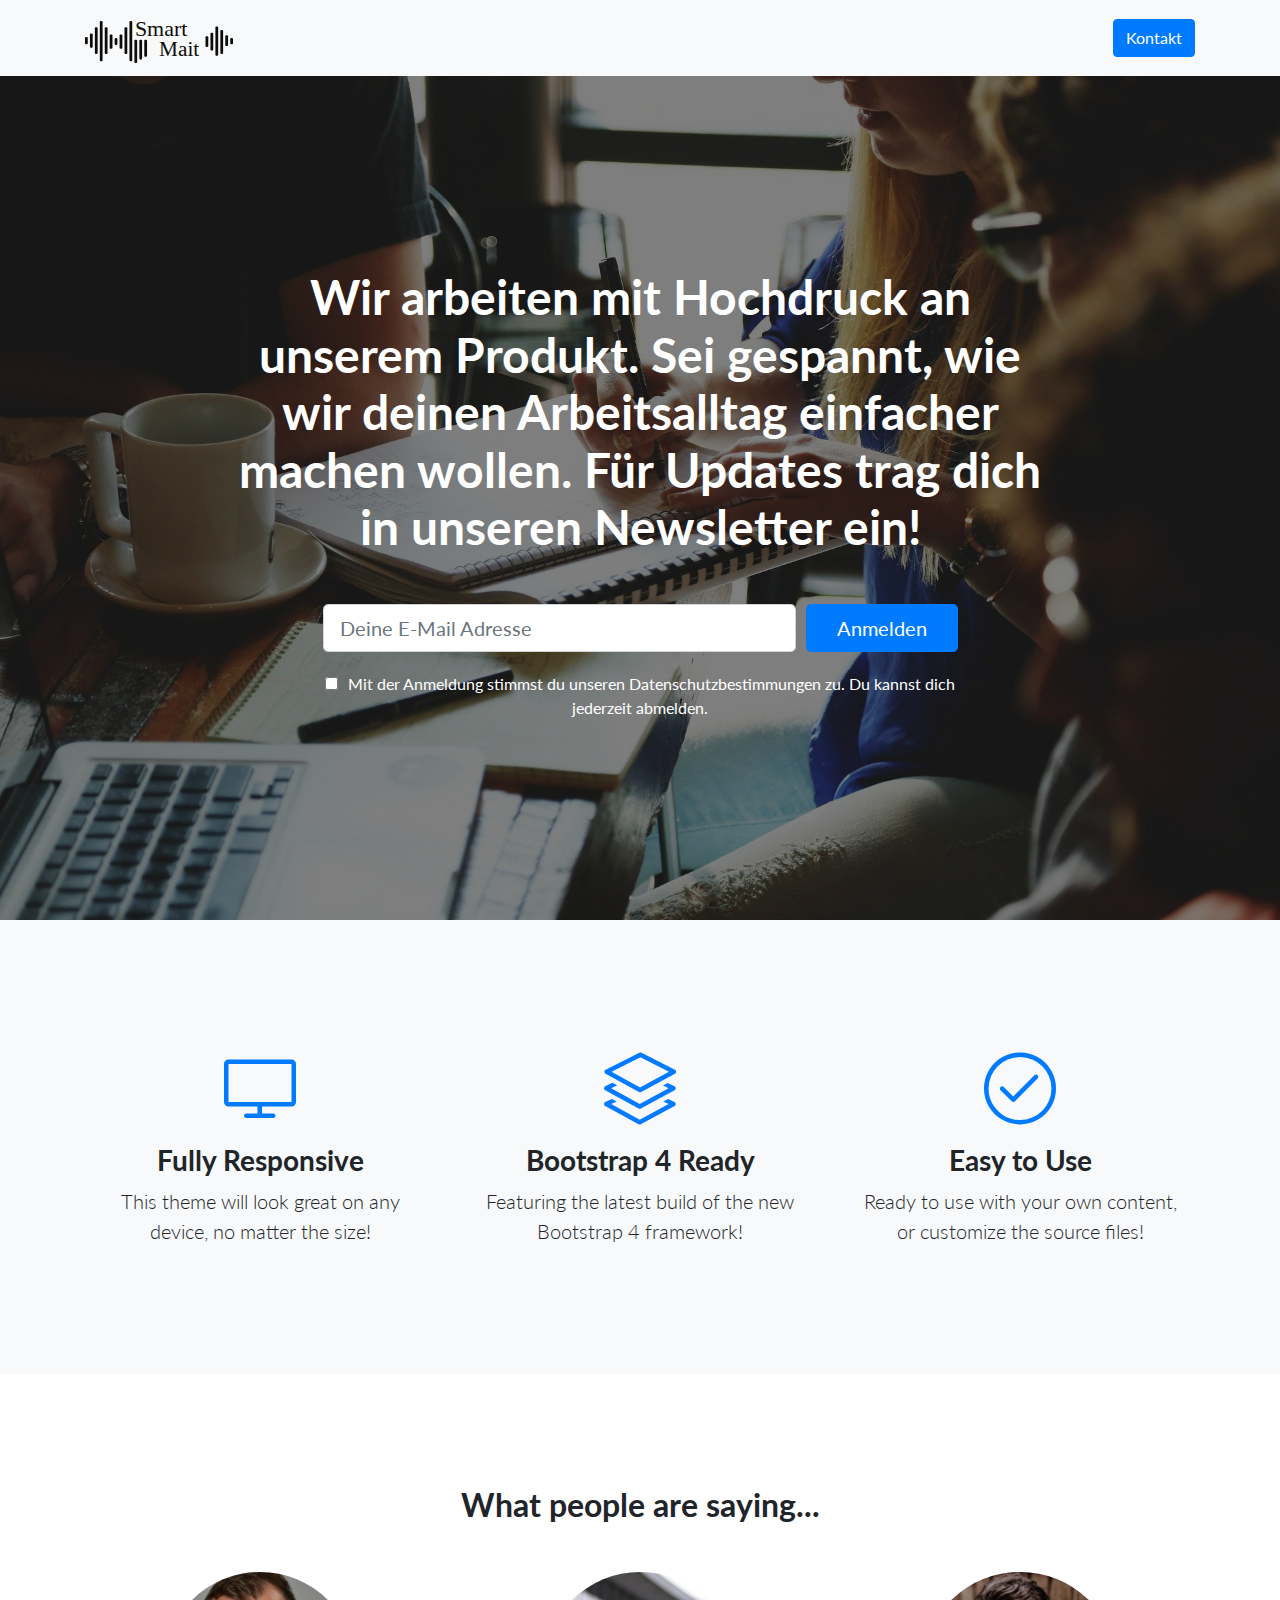
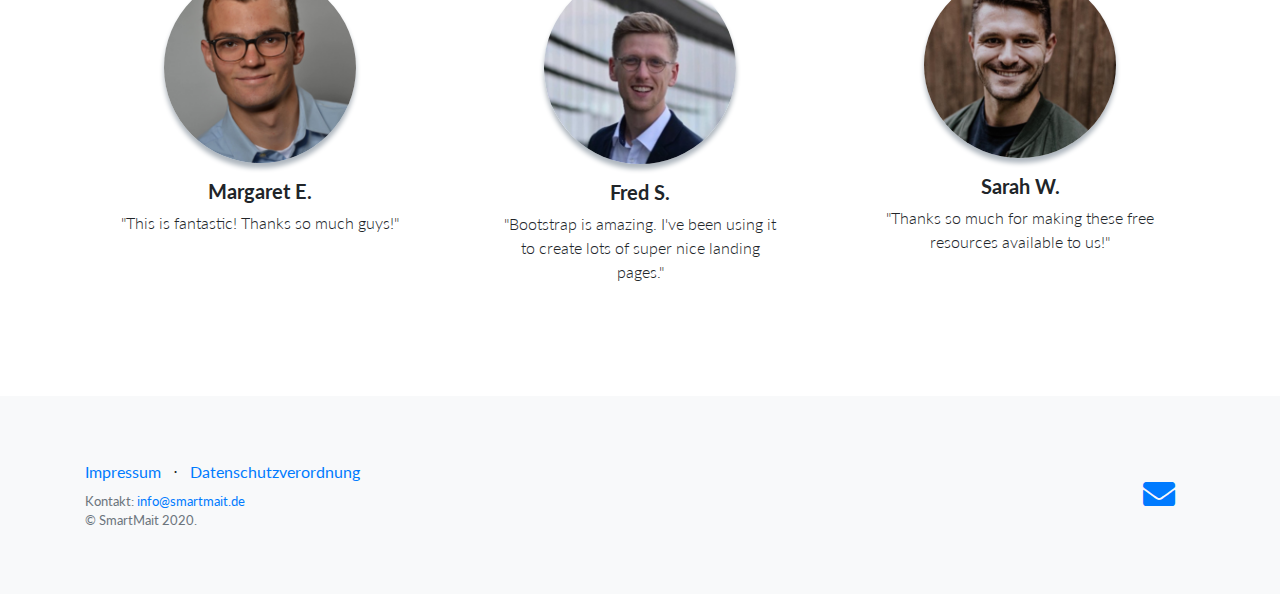
==== index.html @ f0f1edb9 "Geändert Kontakt Button" ====
<!DOCTYPE html>
<html lang="de">
  <head>
    <meta charset="utf-8" />
    <meta
      name="viewport"
      content="width=device-width, initial-scale=1, shrink-to-fit=no"
    />
    <meta name="description" content="" />
    <meta name="author" content="Smartmait" />

    <title>Smartmait</title>

    <!-- favicon-->

    <link rel="apple-touch-icon" sizes="180x180" href="img/fav/apple-touch-icon.png" />
    <link rel="icon" type="image/png" sizes="32x32" href="img/fav/favicon-32x32.png" />
    <link rel="icon" type="image/png" sizes="16x16" href="img/fav/favicon-16x16.png" />
    <link rel="mask-icon" href="img/fav/safari-pinned-tab.svg" color="#5bbad5" />
    <meta name="msapplication-TileColor" content="#da532c" />


    <!-- Bootstrap core CSS -->
    <link href="vendor/bootstrap/css/bootstrap.min.css" rel="stylesheet" />

    <!-- Custom fonts for this template -->
    <link href="vendor/fontawesome-free/css/all.min.css" rel="stylesheet" />
    <link
      href="vendor/simple-line-icons/css/simple-line-icons.css"
      rel="stylesheet"
      type="text/css"
    />
    <link
      href="https://fonts.googleapis.com/css?family=Lato:300,400,700,300italic,400italic,700italic"
      rel="stylesheet"
      type="text/css"
    />

    <!-- Custom styles for this template -->
    <link href="css/landing-page.min.css" rel="stylesheet" />
    <!-- Mailchimp css-->

    <style type="text/css">
      #mc_embed_signup {
        clear: left;
      }
      /* Add your own Mailchimp form style overrides in your site stylesheet or in this style block.
   We recommend moving this block and the preceding CSS link to the HEAD of your HTML file. */
    </style>
    <style type="text/css">
      #mc-embedded-subscribe-form input[type="checkbox"] {
        display: inline;
        width: auto;
        margin-right: 10px;
      }
      #mergeRow-gdpr {
        margin-top: 20px;
      }
      #mergeRow-gdpr fieldset label {
        font-weight: normal;
      }
      #mc-embedded-subscribe-form .mc_fieldset {
        border: none;
        min-height: 0px;
        padding-bottom: 0px;
      }
    </style>
  </head>

  <body>
    <!-- Navigation -->
    <nav class="navbar navbar-light bg-light static-top">
      <div class="container">
        <a class="navbar-brand" href="/"
          ><img src="img/logo.svg" alt="Logo SmartMait" widht="208" height="50"
        /></a>
        <a class="btn btn-primary" href="mailto:info@smartmait.de"
          >Kontakt</a
        >
      </div>
    </nav>

    <!-- Masthead -->
    <header class="masthead text-white text-center">
      <div class="overlay"></div>
      <div class="container">
        <div class="row">
          <div class="col-xl-9 mx-auto">
            <h1 class="mb-5">
              Wir arbeiten mit Hochdruck an unserem Produkt. Sei gespannt, wie wir deinen Arbeitsalltag einfacher machen wollen. Für Updates trag dich in unseren Newsletter ein!
              
            </h1>
          </div>
          <div class="col-md-10 col-lg-8 col-xl-7 mx-auto">
            <div id="mc_embed_signup">
              <form
                action="https://googlemail.us1.list-manage.com/subscribe/post?u=f90e72a5c51b2f3124bd402f5&amp;id=669c2860ce"
                method="post"
                id="mc-embedded-subscribe-form"
                name="mc-embedded-subscribe-form"
                class="validate"
                target="_blank"
                novalidate
              >
                <div id="mc_embed_signup_scroll">
                  <div class="form-row">
                    <div class="col-12 col-md-9 mb-2 mb-md-0">
                      <input
                        type="email"
                        value=""
                        name="EMAIL"
                        class="email form-control form-control-lg"
                        id="mce-EMAIL"
                        placeholder="Deine E-Mail Adresse"
                        required
                      />
                    </div>
                    <div class="col-12 col-md-3">
                      <input
                        type="submit"
                        value="Anmelden"
                        name="subscribe"
                        id="mc-embedded-subscribe"
                        class="button btn btn-block btn-lg btn-primary"
                      />
                    </div>
                  </div>

                  <div
                    id="mergeRow-gdpr"
                    class="mergeRow gdpr-mergeRow content__gdprBlock mc-field-group"
                  >
                    <div class="content__gdpr">
                      <fieldset
                        class="mc_fieldset gdprRequired mc-field-group"
                        name="interestgroup_field"
                      >
                        <label class="checkbox subfield" for="gdpr_44710"
                          ><input
                            type="checkbox"
                            id="gdpr_44710"
                            name="gdpr[44710]"
                            value="Y"
                            class="av-checkbox gdpr"
                          /><span
                            >Mit der Anmeldung stimmst du unseren
                            <a href="/datenschutz" style="color: white"
                              >Datenschutzbestimmungen</a
                            >
                            zu. Du kannst dich jederzeit abmelden.</span
                          >
                        </label>
                      </fieldset>
                    </div>
                  </div>
                  <!-- real people should not fill this in and expect good things - do not remove this or risk form bot signups-->
                  <div
                    style="position: absolute; left: -5000px"
                    aria-hidden="true"
                  >
                    <input
                      type="text"
                      name="b_f90e72a5c51b2f3124bd402f5_669c2860ce"
                      tabindex="-1"
                      value=""
                    />
                  </div>
                </div>
              </form>
            </div>
          </div>
        </div>
      </div>
    </header>

    <!-- Icons Grid -->
    <!-- 

      Für neue Icons: 
      https://simplelineicons.github.io/
      z.B.
      <i class="icon-screen-desktop m-auto text-primary"></i>
      ändern zu 
      <i class="icon-note m-auto text-primary"></i>

    -->
    <section class="features-icons bg-light text-center">
      <div class="container">
        <div class="row">
          <div class="col-lg-4">
            <div class="features-icons-item mx-auto mb-5 mb-lg-0 mb-lg-3">
              <div class="features-icons-icon d-flex">
                <i class="icon-screen-desktop m-auto text-primary"></i>
              </div>
              <h3>Fully Responsive</h3>
              <p class="lead mb-0">
                This theme will look great on any device, no matter the size!
              </p>
            </div>
          </div>
          <div class="col-lg-4">
            <div class="features-icons-item mx-auto mb-5 mb-lg-0 mb-lg-3">
              <div class="features-icons-icon d-flex">
                <i class="icon-layers m-auto text-primary"></i>
              </div>
              <h3>Bootstrap 4 Ready</h3>
              <p class="lead mb-0">
                Featuring the latest build of the new Bootstrap 4 framework!
              </p>
            </div>
          </div>
          <div class="col-lg-4">
            <div class="features-icons-item mx-auto mb-0 mb-lg-3">
              <div class="features-icons-icon d-flex">
                <i class="icon-check m-auto text-primary"></i>
              </div>
              <h3>Easy to Use</h3>
              <p class="lead mb-0">
                Ready to use with your own content, or customize the source
                files!
              </p>
            </div>
          </div>
        </div>
      </div>
    </section>

    <!-- Image Showcases -->
    <!--section class="showcase">
    <div class="container-fluid p-0">
      <div class="row no-gutters">

        <div class="col-lg-6 order-lg-2 text-white showcase-img" style="background-image: url('img/bg-showcase-1.jpg');"></div>
        <div class="col-lg-6 order-lg-1 my-auto showcase-text">
          <h2>Fully Responsive Design</h2>
          <p class="lead mb-0">When you use a theme created by Start Bootstrap, you know that the theme will look great on any device, whether it's a phone, tablet, or desktop the page will behave responsively!</p>
        </div>
      </div>
      <div class="row no-gutters">
        <div class="col-lg-6 text-white showcase-img" style="background-image: url('img/bg-showcase-2.jpg');"></div>
        <div class="col-lg-6 my-auto showcase-text">
          <h2>Updated For Bootstrap 4</h2>
          <p class="lead mb-0">Newly improved, and full of great utility classes, Bootstrap 4 is leading the way in mobile responsive web development! All of the themes on Start Bootstrap are now using Bootstrap 4!</p>
        </div>
      </div>
      <div class="row no-gutters">
        <div class="col-lg-6 order-lg-2 text-white showcase-img" style="background-image: url('img/bg-showcase-3.jpg');"></div>
        <div class="col-lg-6 order-lg-1 my-auto showcase-text">
          <h2>Easy to Use &amp; Customize</h2>
          <p class="lead mb-0">Landing Page is just HTML and CSS with a splash of SCSS for users who demand some deeper customization options. Out of the box, just add your content and images, and your new landing page will be ready to go!</p>
        </div>
      </div>
    </div>
  </section-->

    <!-- Testimonials -->
    <section class="testimonials text-center">
      <div class="container">
        <h2 class="mb-5">What people are saying...</h2>
        <div class="row">
          <div class="col-lg-4">
            <div class="testimonial-item mx-auto mb-5 mb-lg-0">
              <img
                class="img-fluid rounded-circle mb-3"
                src="img/Bild1.png"
                alt=""
              />
              <h5>Margaret E.</h5>
              <p class="font-weight-light mb-0">
                "This is fantastic! Thanks so much guys!"
              </p>
            </div>
          </div>
          <div class="col-lg-4">
            <div class="testimonial-item mx-auto mb-5 mb-lg-0">
              <img
                class="img-fluid rounded-circle mb-3"
                src="img/Bild2.png"
                alt=""
              />
              <h5>Fred S.</h5>
              <p class="font-weight-light mb-0">
                "Bootstrap is amazing. I've been using it to create lots of
                super nice landing pages."
              </p>
            </div>
          </div>
          <div class="col-lg-4">
            <div class="testimonial-item mx-auto mb-5 mb-lg-0">
              <img
                class="img-fluid rounded-circle mb-3"
                src="img/Bild3.png"
                alt=""
              />
              <h5>Sarah W.</h5>
              <p class="font-weight-light mb-0">
                "Thanks so much for making these free resources available to
                us!"
              </p>
            </div>
          </div>
        </div>
      </div>
    </section>

    <!-- Call to Action -->

    <!--section class="call-to-action text-white text-center">
      <div class="overlay"></div>
      <div class="container">
        <div class="row">
          <div class="col-xl-9 mx-auto">
            <h2 class="mb-4">Ready to get started? Sign up now!</h2>
          </div>
          <div class="col-md-10 col-lg-8 col-xl-7 mx-auto">
            <form>
              <div class="form-row">
                <div class="col-12 col-md-9 mb-2 mb-md-0">
                  <input
                    type="email"
                    class="form-control form-control-lg"
                    placeholder="Enter your email..."
                  />
                </div>
                <div class="col-12 col-md-3">
                  <button
                    type="submit"
                    class="btn btn-block btn-lg btn-primary"
                  >
                    Sign up!
                  </button>
                </div>
              </div>
            </form>
          </div>
        </div>
      </div>
    </section-->

    <!-- Footer -->
    <footer class="footer bg-light">
      <div class="container">
        <div class="row">
          <div class="col-lg-6 h-100 text-center text-lg-left my-auto">
            <ul class="list-inline mb-2">
              <li class="list-inline-item">
                <a href="impressum">Impressum</a>
              </li>
              <li class="list-inline-item">&sdot;</li>
              <li class="list-inline-item">
                <a href="datenschutz">Datenschutzverordnung</a>
              </li>
            </ul>
            <p class="text-muted small mb-4 mb-lg-0">
              Kontakt: <a href="mailto:info@smartmait.de">info@smartmait.de</a
              ><br />
              &copy; SmartMait 2020.
            </p>
          </div>
          <div class="col-lg-6 h-100 text-center text-lg-right my-auto">
            <ul class="list-inline mb-0">
              <li class="list-inline-item mr-3">
                <a href="mailto:info@smartmait.de">
                  <i class="fas fa-envelope fa-2x fa-fw"></i>
                </a>
              </li>
            </ul>
          </div>
        </div>
      </div>
    </footer>

    <!-- Bootstrap core JavaScript -->
    <script src="vendor/jquery/jquery.min.js"></script>
    <script src="vendor/bootstrap/js/bootstrap.bundle.min.js"></script>
  </body>
</html>
---- vendor/simple-line-icons/css/simple-line-icons.css ----
/*
* Font Face
*/
@font-face {
  font-family: 'simple-line-icons';
  src: url('../fonts/Simple-Line-Icons.eot?v=2.4.0');
  src: url('../fonts/Simple-Line-Icons.eot?v=2.4.0#iefix') format('embedded-opentype'), url('../fonts/Simple-Line-Icons.woff2?v=2.4.0') format('woff2'), url('../fonts/Simple-Line-Icons.ttf?v=2.4.0') format('truetype'), url('../fonts/Simple-Line-Icons.woff?v=2.4.0') format('woff'), url('../fonts/Simple-Line-Icons.svg?v=2.4.0#simple-line-icons') format('svg');
  font-weight: normal;
  font-style: normal;
}
/*
 Use the following code if you want to have a class per icon.
 Instead of a list of all class selectors, you can use the generic [class*="icon-"] selector,
 but it's slower.
*/
.icon-user,
.icon-people,
.icon-user-female,
.icon-user-follow,
.icon-user-following,
.icon-user-unfollow,
.icon-login,
.icon-logout,
.icon-emotsmile,
.icon-phone,
.icon-call-end,
.icon-call-in,
.icon-call-out,
.icon-map,
.icon-location-pin,
.icon-direction,
.icon-directions,
.icon-compass,
.icon-layers,
.icon-menu,
.icon-list,
.icon-options-vertical,
.icon-options,
.icon-arrow-down,
.icon-arrow-left,
.icon-arrow-right,
.icon-arrow-up,
.icon-arrow-up-circle,
.icon-arrow-left-circle,
.icon-arrow-right-circle,
.icon-arrow-down-circle,
.icon-check,
.icon-clock,
.icon-plus,
.icon-minus,
.icon-close,
.icon-event,
.icon-exclamation,
.icon-organization,
.icon-trophy,
.icon-screen-smartphone,
.icon-screen-desktop,
.icon-plane,
.icon-notebook,
.icon-mustache,
.icon-mouse,
.icon-magnet,
.icon-energy,
.icon-disc,
.icon-cursor,
.icon-cursor-move,
.icon-crop,
.icon-chemistry,
.icon-speedometer,
.icon-shield,
.icon-screen-tablet,
.icon-magic-wand,
.icon-hourglass,
.icon-graduation,
.icon-ghost,
.icon-game-controller,
.icon-fire,
.icon-eyeglass,
.icon-envelope-open,
.icon-envelope-letter,
.icon-bell,
.icon-badge,
.icon-anchor,
.icon-wallet,
.icon-vector,
.icon-speech,
.icon-puzzle,
.icon-printer,
.icon-present,
.icon-playlist,
.icon-pin,
.icon-picture,
.icon-handbag,
.icon-globe-alt,
.icon-globe,
.icon-folder-alt,
.icon-folder,
.icon-film,
.icon-feed,
.icon-drop,
.icon-drawer,
.icon-docs,
.icon-doc,
.icon-diamond,
.icon-cup,
.icon-calculator,
.icon-bubbles,
.icon-briefcase,
.icon-book-open,
.icon-basket-loaded,
.icon-basket,
.icon-bag,
.icon-action-undo,
.icon-action-redo,
.icon-wrench,
.icon-umbrella,
.icon-trash,
.icon-tag,
.icon-support,
.icon-frame,
.icon-size-fullscreen,
.icon-size-actual,
.icon-shuffle,
.icon-share-alt,
.icon-share,
.icon-rocket,
.icon-question,
.icon-pie-chart,
.icon-pencil,
.icon-note,
.icon-loop,
.icon-home,
.icon-grid,
.icon-graph,
.icon-microphone,
.icon-music-tone-alt,
.icon-music-tone,
.icon-earphones-alt,
.icon-earphones,
.icon-equalizer,
.icon-like,
.icon-dislike,
.icon-control-start,
.icon-control-rewind,
.icon-control-play,
.icon-control-pause,
.icon-control-forward,
.icon-control-end,
.icon-volume-1,
.icon-volume-2,
.icon-volume-off,
.icon-calendar,
.icon-bulb,
.icon-chart,
.icon-ban,
.icon-bubble,
.icon-camrecorder,
.icon-camera,
.icon-cloud-download,
.icon-cloud-upload,
.icon-envelope,
.icon-eye,
.icon-flag,
.icon-heart,
.icon-info,
.icon-key,
.icon-link,
.icon-lock,
.icon-lock-open,
.icon-magnifier,
.icon-magnifier-add,
.icon-magnifier-remove,
.icon-paper-clip,
.icon-paper-plane,
.icon-power,
.icon-refresh,
.icon-reload,
.icon-settings,
.icon-star,
.icon-symbol-female,
.icon-symbol-male,
.icon-target,
.icon-credit-card,
.icon-paypal,
.icon-social-tumblr,
.icon-social-twitter,
.icon-social-facebook,
.icon-social-instagram,
.icon-social-linkedin,
.icon-social-pinterest,
.icon-social-github,
.icon-social-google,
.icon-social-reddit,
.icon-social-skype,
.icon-social-dribbble,
.icon-social-behance,
.icon-social-foursqare,
.icon-social-soundcloud,
.icon-social-spotify,
.icon-social-stumbleupon,
.icon-social-youtube,
.icon-social-dropbox,
.icon-social-vkontakte,
.icon-social-steam {
  font-family: 'simple-line-icons';
  speak: none;
  font-style: normal;
  font-weight: normal;
  font-variant: normal;
  text-transform: none;
  line-height: 1;
  /* Better Font Rendering =========== */
  -webkit-font-smoothing: antialiased;
  -moz-osx-font-smoothing: grayscale;
}
.icon-user:before {
  content: "\e005";
}
.icon-people:before {
  content: "\e001";
}
.icon-user-female:before {
  content: "\e000";
}
.icon-user-follow:before {
  content: "\e002";
}
.icon-user-following:before {
  content: "\e003";
}
.icon-user-unfollow:before {
  content: "\e004";
}
.icon-login:before {
  content: "\e066";
}
.icon-logout:before {
  content: "\e065";
}
.icon-emotsmile:before {
  content: "\e021";
}
.icon-phone:before {
  content: "\e600";
}
.icon-call-end:before {
  content: "\e048";
}
.icon-call-in:before {
  content: "\e047";
}
.icon-call-out:before {
  content: "\e046";
}
.icon-map:before {
  content: "\e033";
}
.icon-location-pin:before {
  content: "\e096";
}
.icon-direction:before {
  content: "\e042";
}
.icon-directions:before {
  content: "\e041";
}
.icon-compass:before {
  content: "\e045";
}
.icon-layers:before {
  content: "\e034";
}
.icon-menu:before {
  content: "\e601";
}
.icon-list:before {
  content: "\e067";
}
.icon-options-vertical:before {
  content: "\e602";
}
.icon-options:before {
  content: "\e603";
}
.icon-arrow-down:before {
  content: "\e604";
}
.icon-arrow-left:before {
  content: "\e605";
}
.icon-arrow-right:before {
  content: "\e606";
}
.icon-arrow-up:before {
  content: "\e607";
}
.icon-arrow-up-circle:before {
  content: "\e078";
}
.icon-arrow-left-circle:before {
  content: "\e07a";
}
.icon-arrow-right-circle:before {
  content: "\e079";
}
.icon-arrow-down-circle:before {
  content: "\e07b";
}
.icon-check:before {
  content: "\e080";
}
.icon-clock:before {
  content: "\e081";
}
.icon-plus:before {
  content: "\e095";
}
.icon-minus:before {
  content: "\e615";
}
.icon-close:before {
  content: "\e082";
}
.icon-event:before {
  content: "\e619";
}
.icon-exclamation:before {
  content: "\e617";
}
.icon-organization:before {
  content: "\e616";
}
.icon-trophy:before {
  content: "\e006";
}
.icon-screen-smartphone:before {
  content: "\e010";
}
.icon-screen-desktop:before {
  content: "\e011";
}
.icon-plane:before {
  content: "\e012";
}
.icon-notebook:before {
  content: "\e013";
}
.icon-mustache:before {
  content: "\e014";
}
.icon-mouse:before {
  content: "\e015";
}
.icon-magnet:before {
  content: "\e016";
}
.icon-energy:before {
  content: "\e020";
}
.icon-disc:before {
  content: "\e022";
}
.icon-cursor:before {
  content: "\e06e";
}
.icon-cursor-move:before {
  content: "\e023";
}
.icon-crop:before {
  content: "\e024";
}
.icon-chemistry:before {
  content: "\e026";
}
.icon-speedometer:before {
  content: "\e007";
}
.icon-shield:before {
  content: "\e00e";
}
.icon-screen-tablet:before {
  content: "\e00f";
}
.icon-magic-wand:before {
  content: "\e017";
}
.icon-hourglass:before {
  content: "\e018";
}
.icon-graduation:before {
  content: "\e019";
}
.icon-ghost:before {
  content: "\e01a";
}
.icon-game-controller:before {
  content: "\e01b";
}
.icon-fire:before {
  content: "\e01c";
}
.icon-eyeglass:before {
  content: "\e01d";
}
.icon-envelope-open:before {
  content: "\e01e";
}
.icon-envelope-letter:before {
  content: "\e01f";
}
.icon-bell:before {
  content: "\e027";
}
.icon-badge:before {
  content: "\e028";
}
.icon-anchor:before {
  content: "\e029";
}
.icon-wallet:before {
  content: "\e02a";
}
.icon-vector:before {
  content: "\e02b";
}
.icon-speech:before {
  content: "\e02c";
}
.icon-puzzle:before {
  content: "\e02d";
}
.icon-printer:before {
  content: "\e02e";
}
.icon-present:before {
  content: "\e02f";
}
.icon-playlist:before {
  content: "\e030";
}
.icon-pin:before {
  content: "\e031";
}
.icon-picture:before {
  content: "\e032";
}
.icon-handbag:before {
  content: "\e035";
}
.icon-globe-alt:before {
  content: "\e036";
}
.icon-globe:before {
  content: "\e037";
}
.icon-folder-alt:before {
  content: "\e039";
}
.icon-folder:before {
  content: "\e089";
}
.icon-film:before {
  content: "\e03a";
}
.icon-feed:before {
  content: "\e03b";
}
.icon-drop:before {
  content: "\e03e";
}
.icon-drawer:before {
  content: "\e03f";
}
.icon-docs:before {
  content: "\e040";
}
.icon-doc:before {
  content: "\e085";
}
.icon-diamond:before {
  content: "\e043";
}
.icon-cup:before {
  content: "\e044";
}
.icon-calculator:before {
  content: "\e049";
}
.icon-bubbles:before {
  content: "\e04a";
}
.icon-briefcase:before {
  content: "\e04b";
}
.icon-book-open:before {
  content: "\e04c";
}
.icon-basket-loaded:before {
  content: "\e04d";
}
.icon-basket:before {
  content: "\e04e";
}
.icon-bag:before {
  content: "\e04f";
}
.icon-action-undo:before {
  content: "\e050";
}
.icon-action-redo:before {
  content: "\e051";
}
.icon-wrench:before {
  content: "\e052";
}
.icon-umbrella:before {
  content: "\e053";
}
.icon-trash:before {
  content: "\e054";
}
.icon-tag:before {
  content: "\e055";
}
.icon-support:before {
  content: "\e056";
}
.icon-frame:before {
  content: "\e038";
}
.icon-size-fullscreen:before {
  content: "\e057";
}
.icon-size-actual:before {
  content: "\e058";
}
.icon-shuffle:before {
  content: "\e059";
}
.icon-share-alt:before {
  content: "\e05a";
}
.icon-share:before {
  content: "\e05b";
}
.icon-rocket:before {
  content: "\e05c";
}
.icon-question:before {
  content: "\e05d";
}
.icon-pie-chart:before {
  content: "\e05e";
}
.icon-pencil:before {
  content: "\e05f";
}
.icon-note:before {
  content: "\e060";
}
.icon-loop:before {
  content: "\e064";
}
.icon-home:before {
  content: "\e069";
}
.icon-grid:before {
  content: "\e06a";
}
.icon-graph:before {
  content: "\e06b";
}
.icon-microphone:before {
  content: "\e063";
}
.icon-music-tone-alt:before {
  content: "\e061";
}
.icon-music-tone:before {
  content: "\e062";
}
.icon-earphones-alt:before {
  content: "\e03c";
}
.icon-earphones:before {
  content: "\e03d";
}
.icon-equalizer:before {
  content: "\e06c";
}
.icon-like:before {
  content: "\e068";
}
.icon-dislike:before {
  content: "\e06d";
}
.icon-control-start:before {
  content: "\e06f";
}
.icon-control-rewind:before {
  content: "\e070";
}
.icon-control-play:before {
  content: "\e071";
}
.icon-control-pause:before {
  content: "\e072";
}
.icon-control-forward:before {
  content: "\e073";
}
.icon-control-end:before {
  content: "\e074";
}
.icon-volume-1:before {
  content: "\e09f";
}
.icon-volume-2:before {
  content: "\e0a0";
}
.icon-volume-off:before {
  content: "\e0a1";
}
.icon-calendar:before {
  content: "\e075";
}
.icon-bulb:before {
  content: "\e076";
}
.icon-chart:before {
  content: "\e077";
}
.icon-ban:before {
  content: "\e07c";
}
.icon-bubble:before {
  content: "\e07d";
}
.icon-camrecorder:before {
  content: "\e07e";
}
.icon-camera:before {
  content: "\e07f";
}
.icon-cloud-download:before {
  content: "\e083";
}
.icon-cloud-upload:before {
  content: "\e084";
}
.icon-envelope:before {
  content: "\e086";
}
.icon-eye:before {
  content: "\e087";
}
.icon-flag:before {
  content: "\e088";
}
.icon-heart:before {
  content: "\e08a";
}
.icon-info:before {
  content: "\e08b";
}
.icon-key:before {
  content: "\e08c";
}
.icon-link:before {
  content: "\e08d";
}
.icon-lock:before {
  content: "\e08e";
}
.icon-lock-open:before {
  content: "\e08f";
}
.icon-magnifier:before {
  content: "\e090";
}
.icon-magnifier-add:before {
  content: "\e091";
}
.icon-magnifier-remove:before {
  content: "\e092";
}
.icon-paper-clip:before {
  content: "\e093";
}
.icon-paper-plane:before {
  content: "\e094";
}
.icon-power:before {
  content: "\e097";
}
.icon-refresh:before {
  content: "\e098";
}
.icon-reload:before {
  content: "\e099";
}
.icon-settings:before {
  content: "\e09a";
}
.icon-star:before {
  content: "\e09b";
}
.icon-symbol-female:before {
  content: "\e09c";
}
.icon-symbol-male:before {
  content: "\e09d";
}
.icon-target:before {
  content: "\e09e";
}
.icon-credit-card:before {
  content: "\e025";
}
.icon-paypal:before {
  content: "\e608";
}
.icon-social-tumblr:before {
  content: "\e00a";
}
.icon-social-twitter:before {
  content: "\e009";
}
.icon-social-facebook:before {
  content: "\e00b";
}
.icon-social-instagram:before {
  content: "\e609";
}
.icon-social-linkedin:before {
  content: "\e60a";
}
.icon-social-pinterest:before {
  content: "\e60b";
}
.icon-social-github:before {
  content: "\e60c";
}
.icon-social-google:before {
  content: "\e60d";
}
.icon-social-reddit:before {
  content: "\e60e";
}
.icon-social-skype:before {
  content: "\e60f";
}
.icon-social-dribbble:before {
  content: "\e00d";
}
.icon-social-behance:before {
  content: "\e610";
}
.icon-social-foursqare:before {
  content: "\e611";
}
.icon-social-soundcloud:before {
  content: "\e612";
}
.icon-social-spotify:before {
  content: "\e613";
}
.icon-social-stumbleupon:before {
  content: "\e614";
}
.icon-social-youtube:before {
  content: "\e008";
}
.icon-social-dropbox:before {
  content: "\e00c";
}
.icon-social-vkontakte:before {
  content: "\e618";
}
.icon-social-steam:before {
  content: "\e620";
}
---- css/landing-page.min.css ----
/*!
 * Start Bootstrap - Landing Page v5.0.9 (https://startbootstrap.com/theme/landing-page)
 * Copyright 2013-2020 Start Bootstrap
 * Licensed under MIT (https://github.com/StartBootstrap/startbootstrap-landing-page/blob/master/LICENSE)
 */
body {
  font-family: Lato, "Helvetica Neue", Helvetica, Arial, sans-serif;
}
h1,
h2,
h3,
h4,
h5,
h6 {
  font-family: Lato, "Helvetica Neue", Helvetica, Arial, sans-serif;
  font-weight: 700;
}
header.masthead {
  position: relative;
  background-color: #343a40;
  background: url(../img/bg.jpg) no-repeat center center;
  background-size: cover;
  padding-top: 8rem;
  padding-bottom: 8rem;
}
header.masthead .overlay {
    position: absolute;
    background-color: #000000;
    height: 100%;
    width: 100%;
    top: 0;
    left: 0;
    opacity: 0.5;
}
header.masthead h1 {
  font-size: 2rem;
}
@media (min-width: 768px) {
  header.masthead {
    padding-top: 12rem;
    padding-bottom: 12rem;
  }
  header.masthead h1 {
    font-size: 3rem;
  }
}
.showcase .showcase-text {
  padding: 3rem;
}
.showcase .showcase-img {
  min-height: 30rem;
  background-size: cover;
}
@media (min-width: 768px) {
  .showcase .showcase-text {
    padding: 7rem;
  }
}
.features-icons {
  padding-top: 7rem;
  padding-bottom: 7rem;
}
.features-icons .features-icons-item {
  max-width: 20rem;
}
.features-icons .features-icons-item .features-icons-icon {
  height: 7rem;
}
.features-icons .features-icons-item .features-icons-icon i {
  font-size: 4.5rem;
}
.features-icons .features-icons-item:hover .features-icons-icon i {
  font-size: 5rem;
}
.testimonials {
  padding-top: 7rem;
  padding-bottom: 7rem;
}
.testimonials .testimonial-item {
  max-width: 18rem;
}
.testimonials .testimonial-item img {
  max-width: 12rem;
  box-shadow: 0 5px 5px 0 #adb5bd;
}
.call-to-action {
  position: relative;
  background-color: #343a40;
  background: url(../img/bg.jpg) no-repeat center center;
  background-size: cover;
  padding-top: 7rem;
  padding-bottom: 7rem;
}
.call-to-action .overlay {
  position: absolute;
  background-color: #212529;
  height: 100%;
  width: 100%;
  top: 0;
  left: 0;
  opacity: 0.3;
}
footer.footer {
  padding-top: 4rem;
  padding-bottom: 4rem;
}
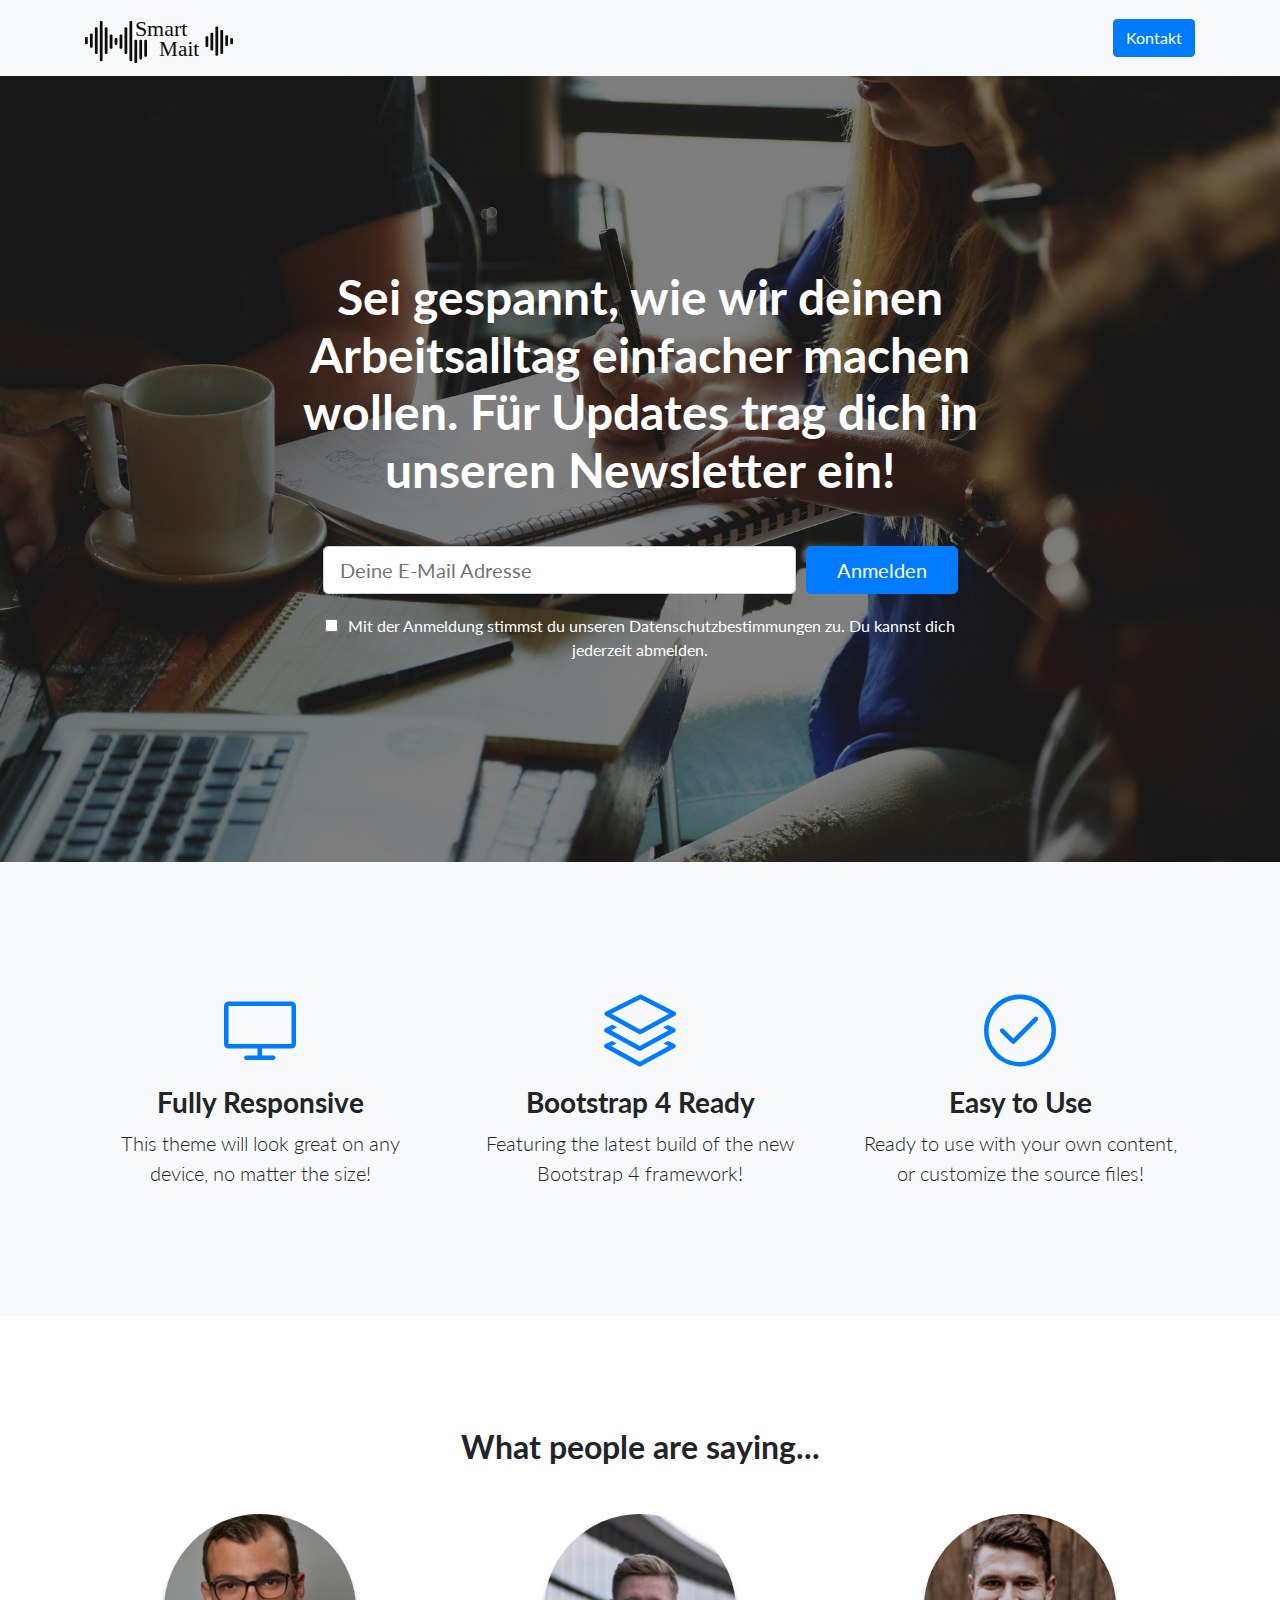
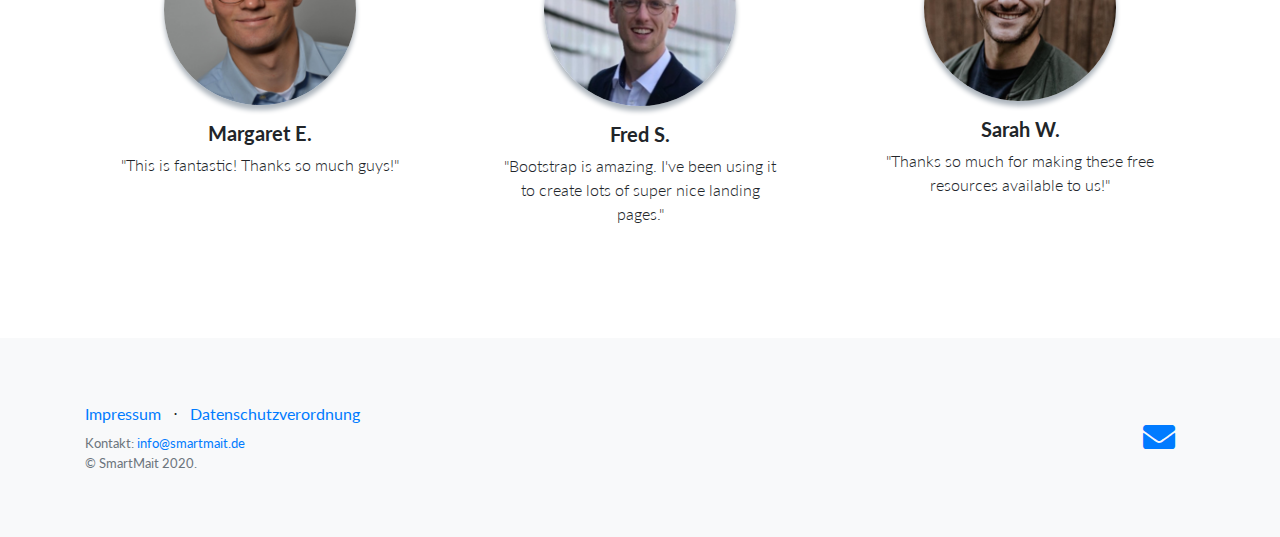
==== commit 74a6048c: "Ändern Call to Action" ====
--- a/index.html
+++ b/index.html
@@ -87,7 +87,7 @@
         <div class="row">
           <div class="col-xl-9 mx-auto">
             <h1 class="mb-5">
-              Wir arbeiten mit Hochdruck an unserem Produkt. Sei gespannt, wie wir deinen Arbeitsalltag einfacher machen wollen. Für Updates trag dich in unseren Newsletter ein!
+              Sei gespannt, wie wir deinen Arbeitsalltag einfacher machen wollen. Für Updates trag dich in unseren Newsletter ein!
               
             </h1>
           </div>
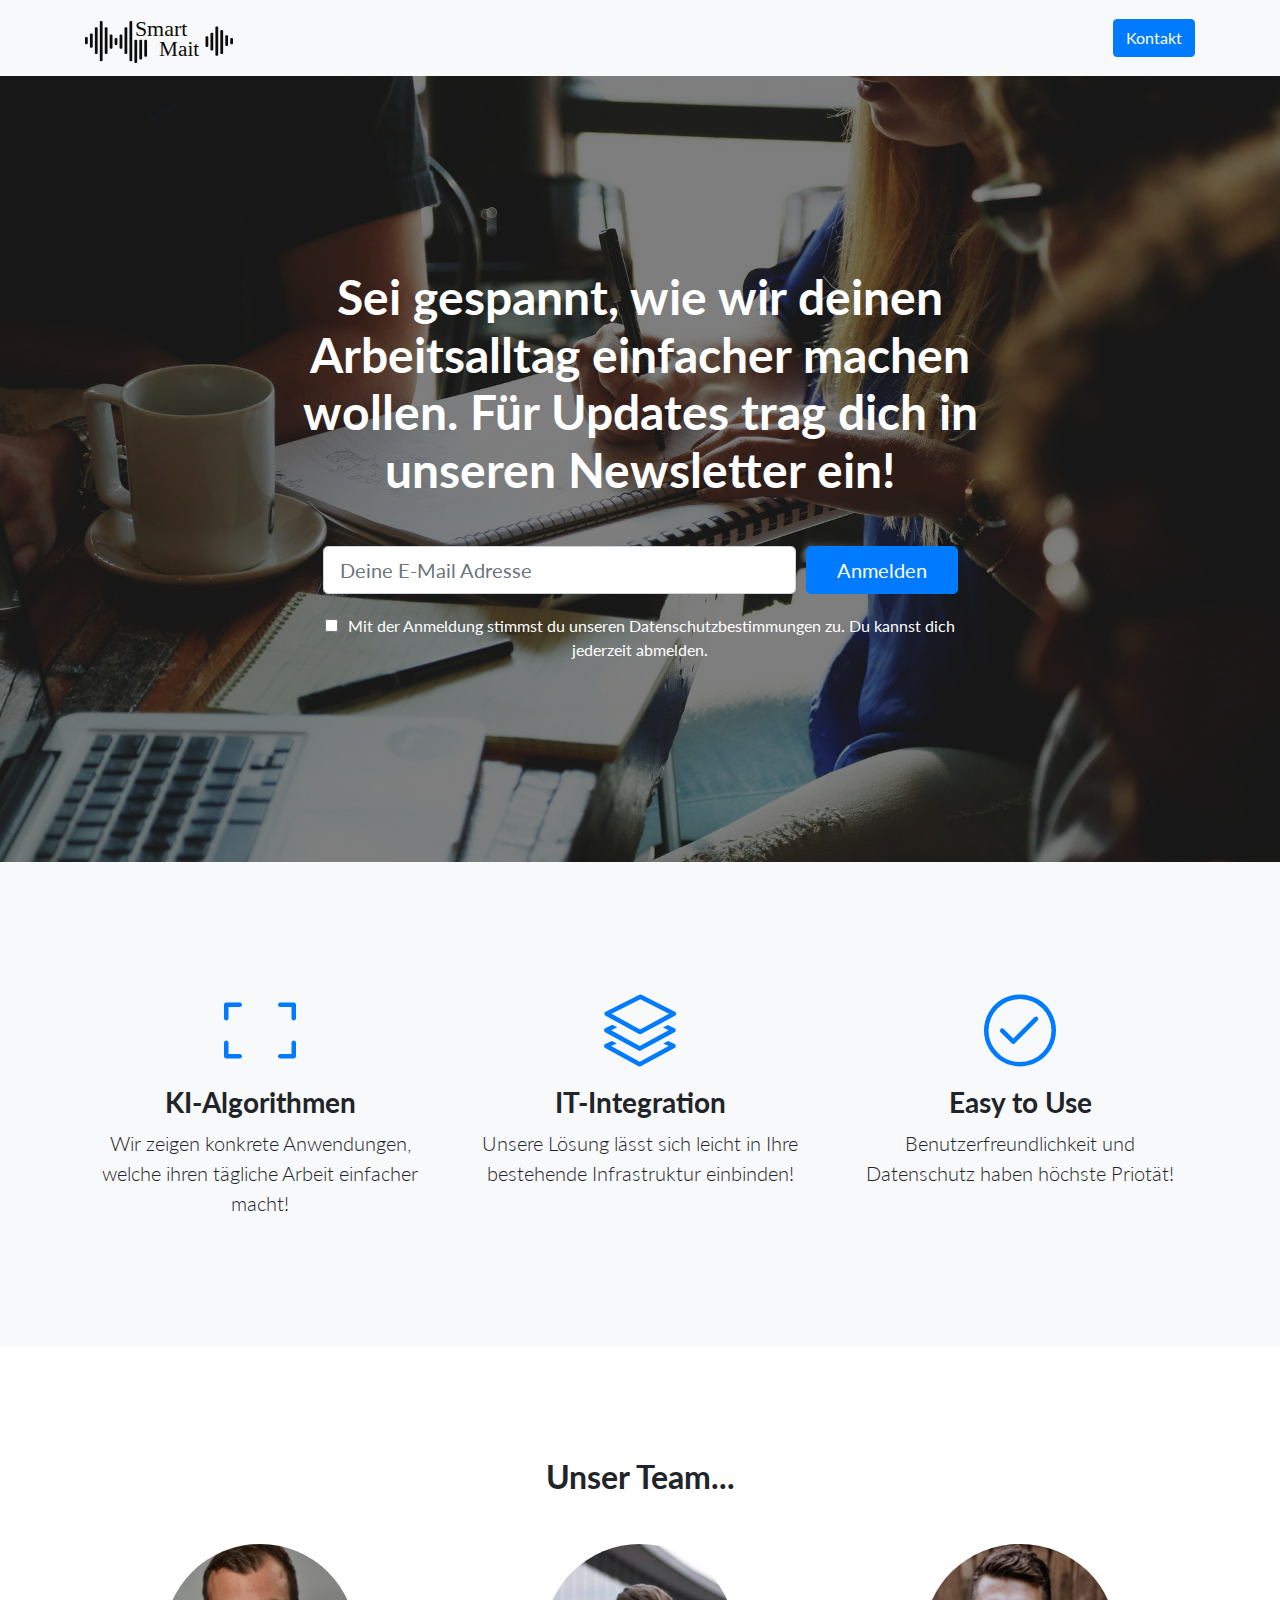
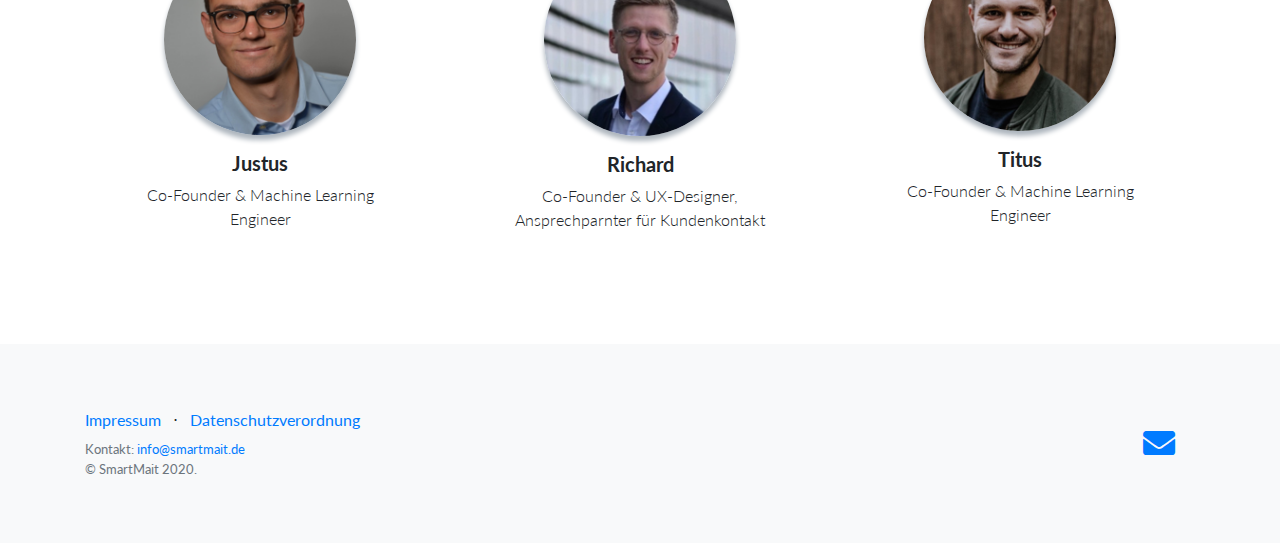
==== commit f4dc8f66: "Add Functions" ====
--- a/index.html
+++ b/index.html
@@ -190,11 +190,11 @@
           <div class="col-lg-4">
             <div class="features-icons-item mx-auto mb-5 mb-lg-0 mb-lg-3">
               <div class="features-icons-icon d-flex">
-                <i class="icon-screen-desktop m-auto text-primary"></i>
+                <i class="icon-frame m-auto text-primary"></i>
               </div>
-              <h3>Fully Responsive</h3>
+              <h3>KI-Algorithmen</h3>
               <p class="lead mb-0">
-                This theme will look great on any device, no matter the size!
+                Wir zeigen konkrete Anwendungen, welche ihren tägliche Arbeit einfacher macht!
               </p>
             </div>
           </div>
@@ -203,9 +203,9 @@
               <div class="features-icons-icon d-flex">
                 <i class="icon-layers m-auto text-primary"></i>
               </div>
-              <h3>Bootstrap 4 Ready</h3>
+              <h3>IT-Integration</h3>
               <p class="lead mb-0">
-                Featuring the latest build of the new Bootstrap 4 framework!
+                Unsere Lösung lässt sich leicht in Ihre bestehende Infrastruktur einbinden!
               </p>
             </div>
           </div>
@@ -216,8 +216,7 @@
               </div>
               <h3>Easy to Use</h3>
               <p class="lead mb-0">
-                Ready to use with your own content, or customize the source
-                files!
+                Benutzerfreundlichkeit und Datenschutz haben höchste Priotät!
               </p>
             </div>
           </div>
@@ -256,7 +255,7 @@
     <!-- Testimonials -->
     <section class="testimonials text-center">
       <div class="container">
-        <h2 class="mb-5">What people are saying...</h2>
+        <h2 class="mb-5">Unser Team...</h2>
         <div class="row">
           <div class="col-lg-4">
             <div class="testimonial-item mx-auto mb-5 mb-lg-0">
@@ -265,9 +264,9 @@
                 src="img/Bild1.png"
                 alt=""
               />
-              <h5>Margaret E.</h5>
+              <h5>Justus</h5>
               <p class="font-weight-light mb-0">
-                "This is fantastic! Thanks so much guys!"
+                Co-Founder & Machine Learning Engineer
               </p>
             </div>
           </div>
@@ -278,10 +277,9 @@
                 src="img/Bild2.png"
                 alt=""
               />
-              <h5>Fred S.</h5>
+              <h5>Richard</h5>
               <p class="font-weight-light mb-0">
-                "Bootstrap is amazing. I've been using it to create lots of
-                super nice landing pages."
+                Co-Founder & UX-Designer, Ansprechparnter für Kundenkontakt
               </p>
             </div>
           </div>
@@ -292,10 +290,9 @@
                 src="img/Bild3.png"
                 alt=""
               />
-              <h5>Sarah W.</h5>
+              <h5>Titus</h5>
               <p class="font-weight-light mb-0">
-                "Thanks so much for making these free resources available to
-                us!"
+                Co-Founder & Machine Learning Engineer
               </p>
             </div>
           </div>
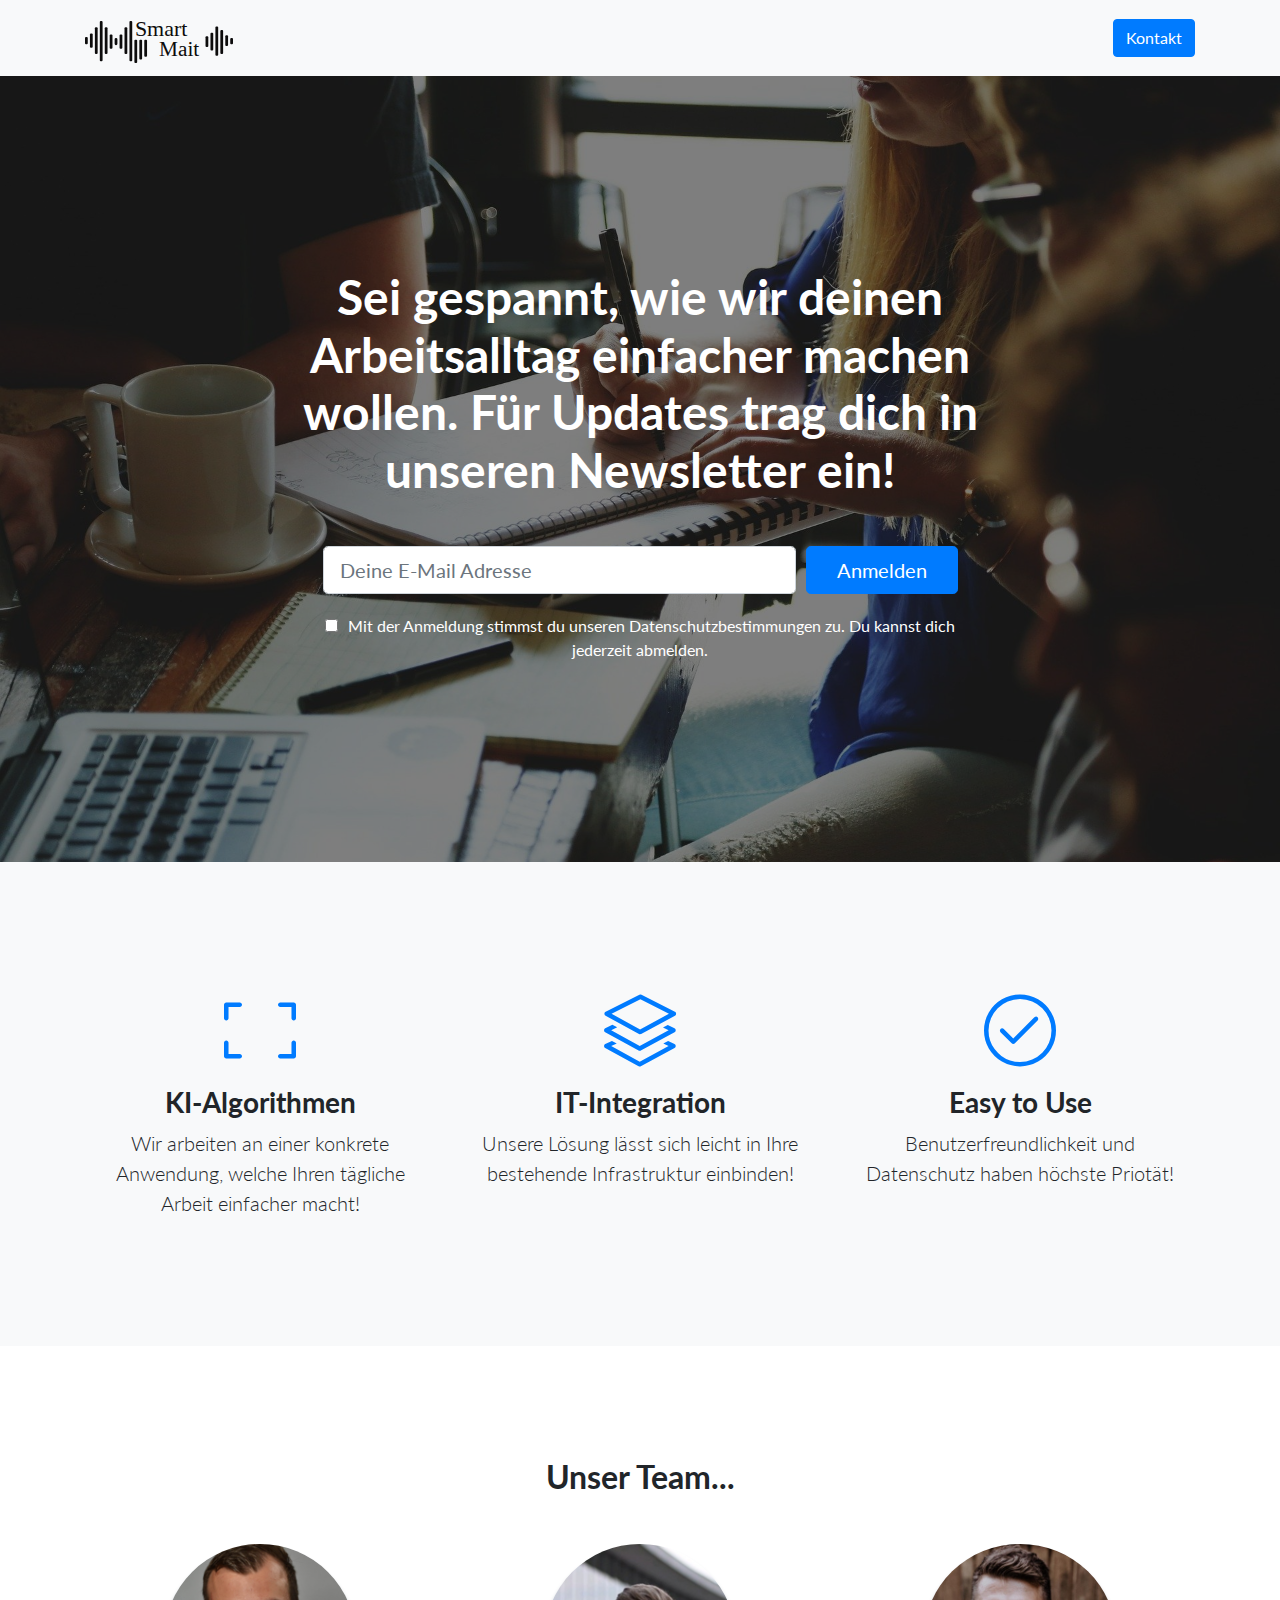
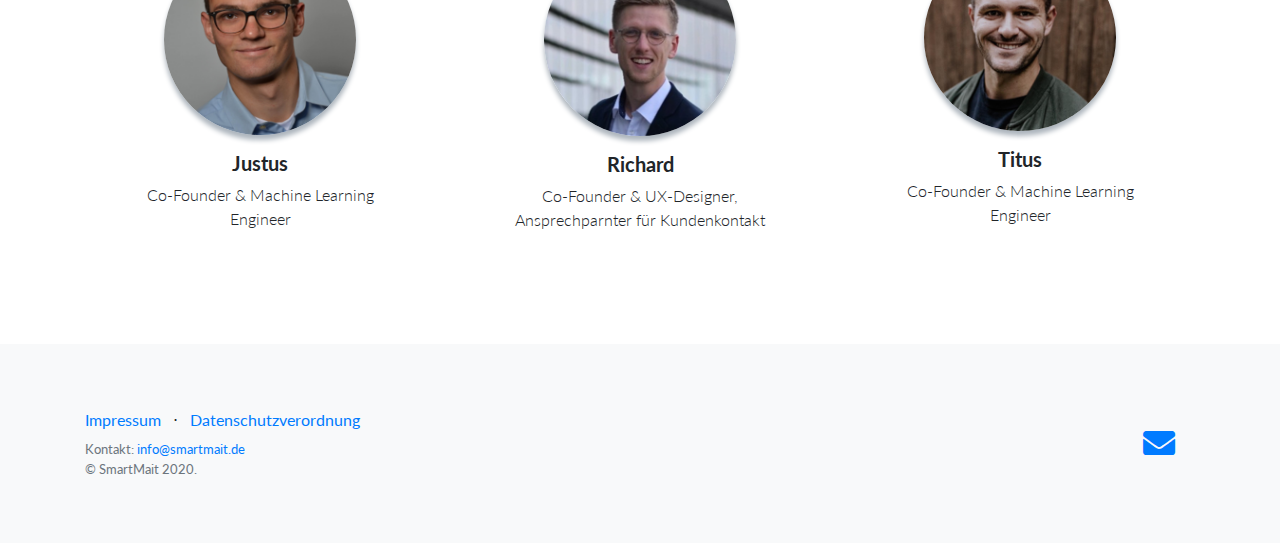
==== commit 10ab3c01: "small changes Functions" ====
--- a/index.html
+++ b/index.html
@@ -194,7 +194,7 @@
               </div>
               <h3>KI-Algorithmen</h3>
               <p class="lead mb-0">
-                Wir zeigen konkrete Anwendungen, welche ihren tägliche Arbeit einfacher macht!
+                Wir arbeiten an einer konkrete Anwendung, welche Ihren tägliche Arbeit einfacher macht!
               </p>
             </div>
           </div>
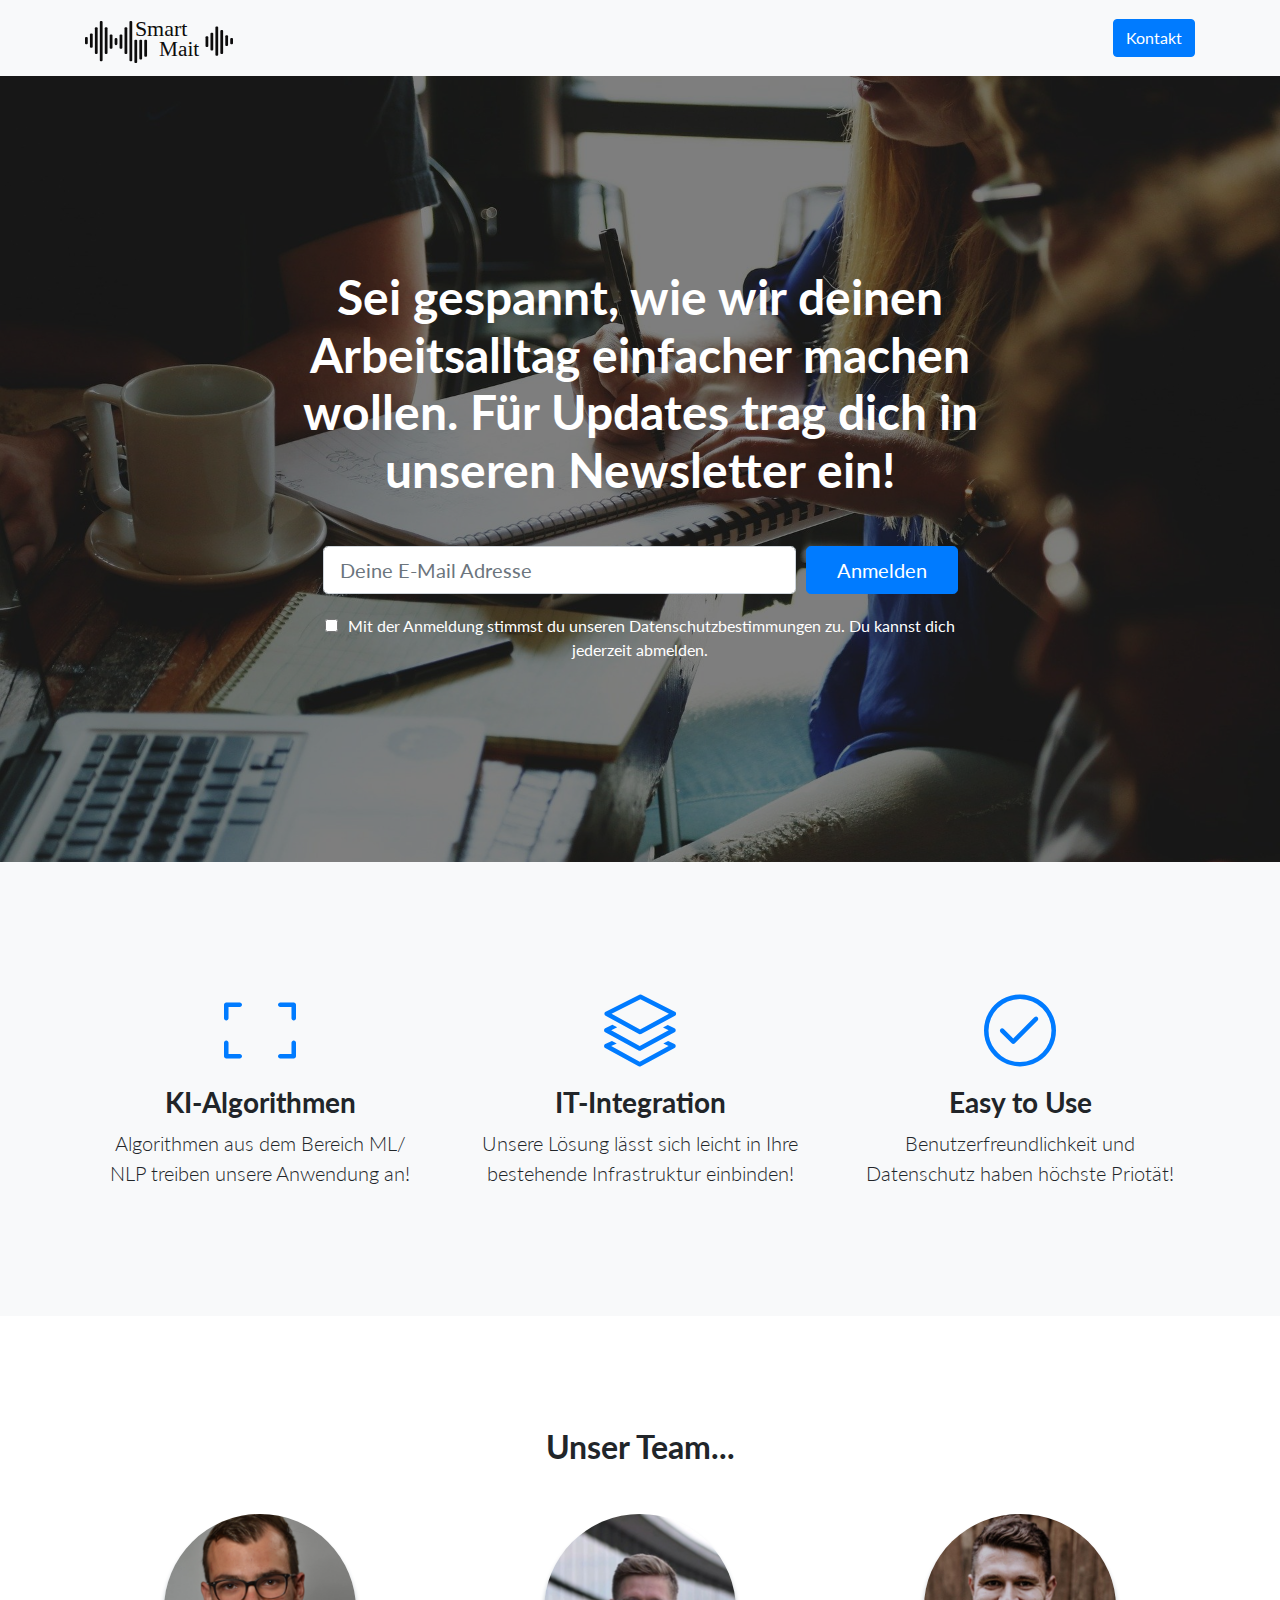
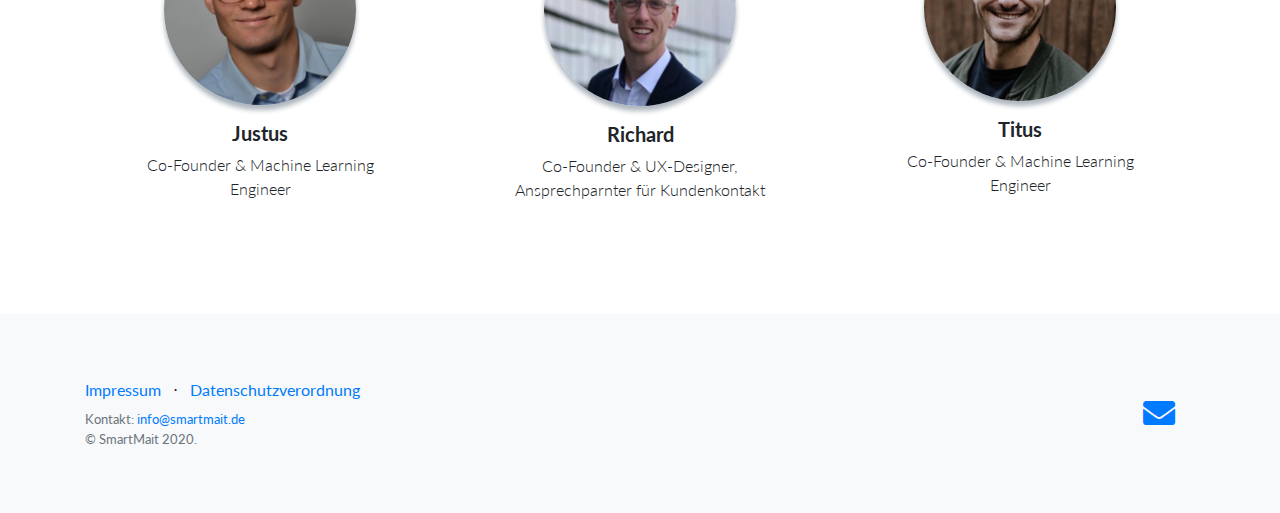
==== commit de98ec98: "small changes KI Functions" ====
--- a/index.html
+++ b/index.html
@@ -194,7 +194,7 @@
               </div>
               <h3>KI-Algorithmen</h3>
               <p class="lead mb-0">
-                Wir arbeiten an einer konkrete Anwendung, welche Ihren tägliche Arbeit einfacher macht!
+                Algorithmen aus dem Bereich ML/ NLP treiben unsere Anwendung an!
               </p>
             </div>
           </div>
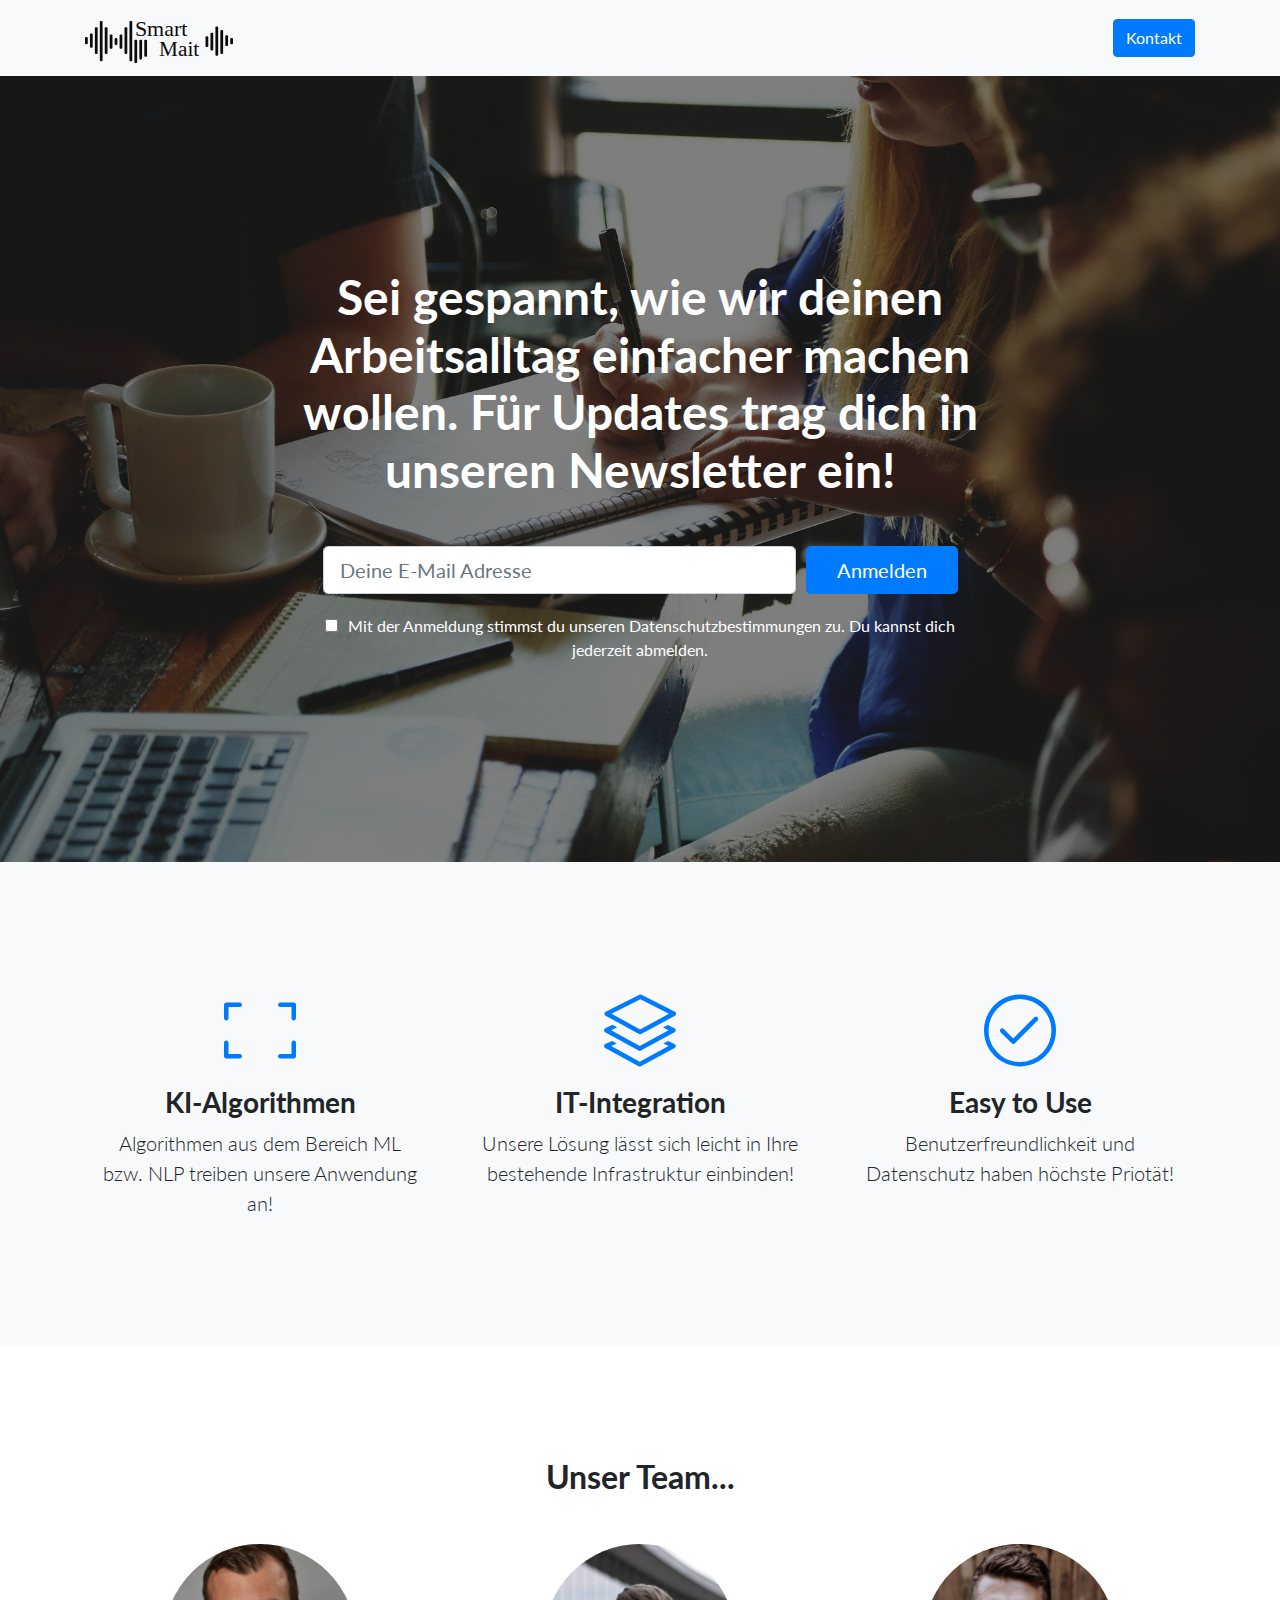
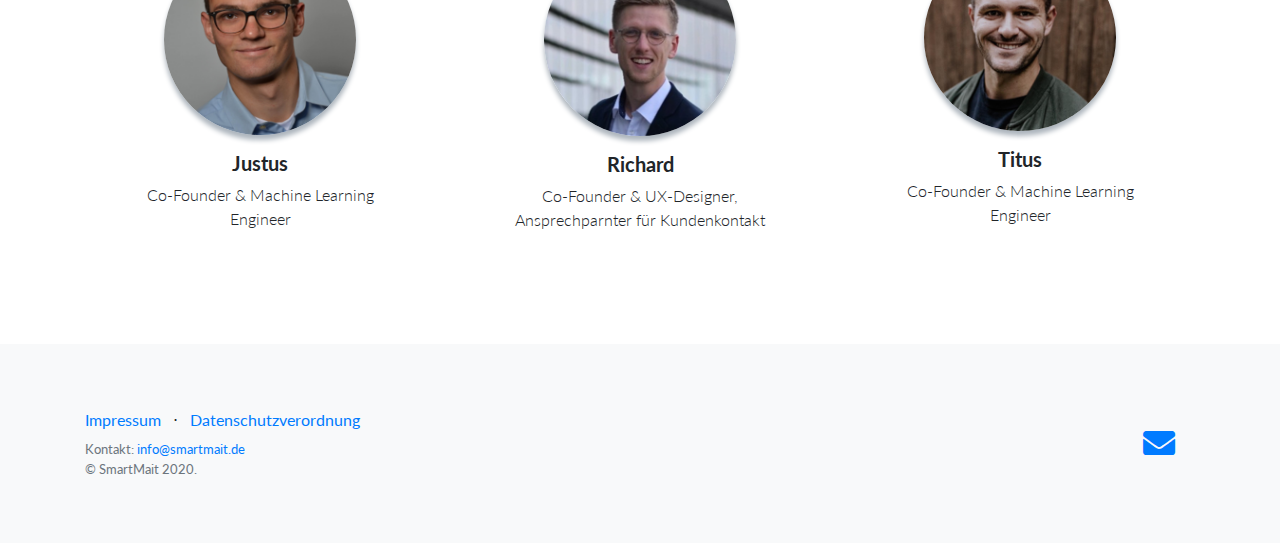
==== commit d9209b93: "small Change KI Block" ====
--- a/index.html
+++ b/index.html
@@ -194,7 +194,7 @@
               </div>
               <h3>KI-Algorithmen</h3>
               <p class="lead mb-0">
-                Algorithmen aus dem Bereich ML/ NLP treiben unsere Anwendung an!
+                Algorithmen aus dem Bereich ML bzw. NLP treiben unsere Anwendung an!
               </p>
             </div>
           </div>
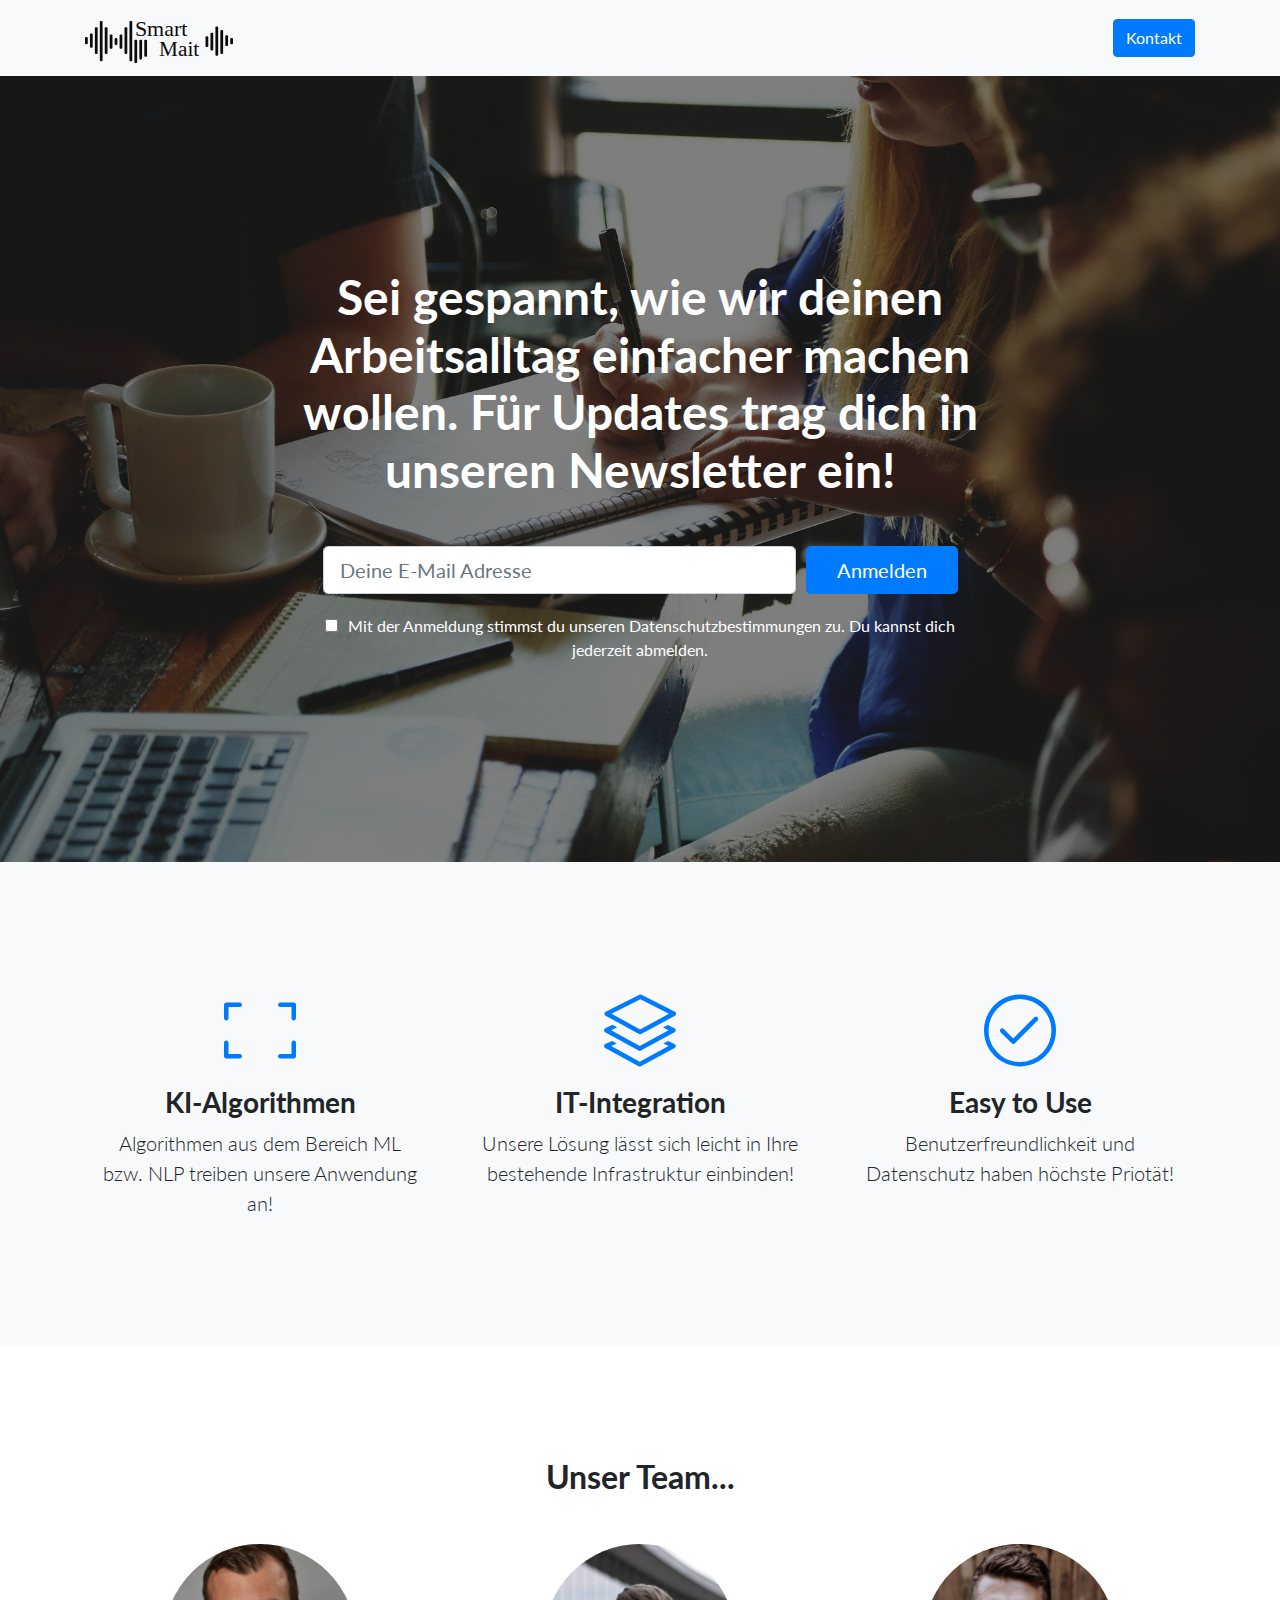
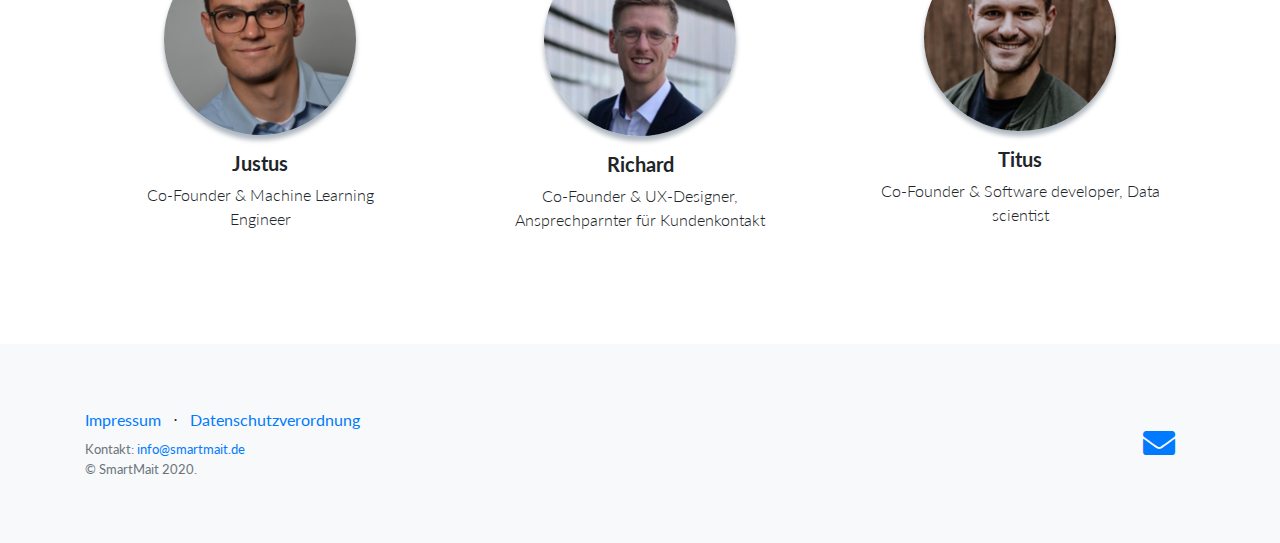
==== commit f68b3380: "small Change Team" ====
--- a/index.html
+++ b/index.html
@@ -292,7 +292,7 @@
               />
               <h5>Titus</h5>
               <p class="font-weight-light mb-0">
-                Co-Founder & Machine Learning Engineer
+                Co-Founder & Software developer, Data scientist
               </p>
             </div>
           </div>
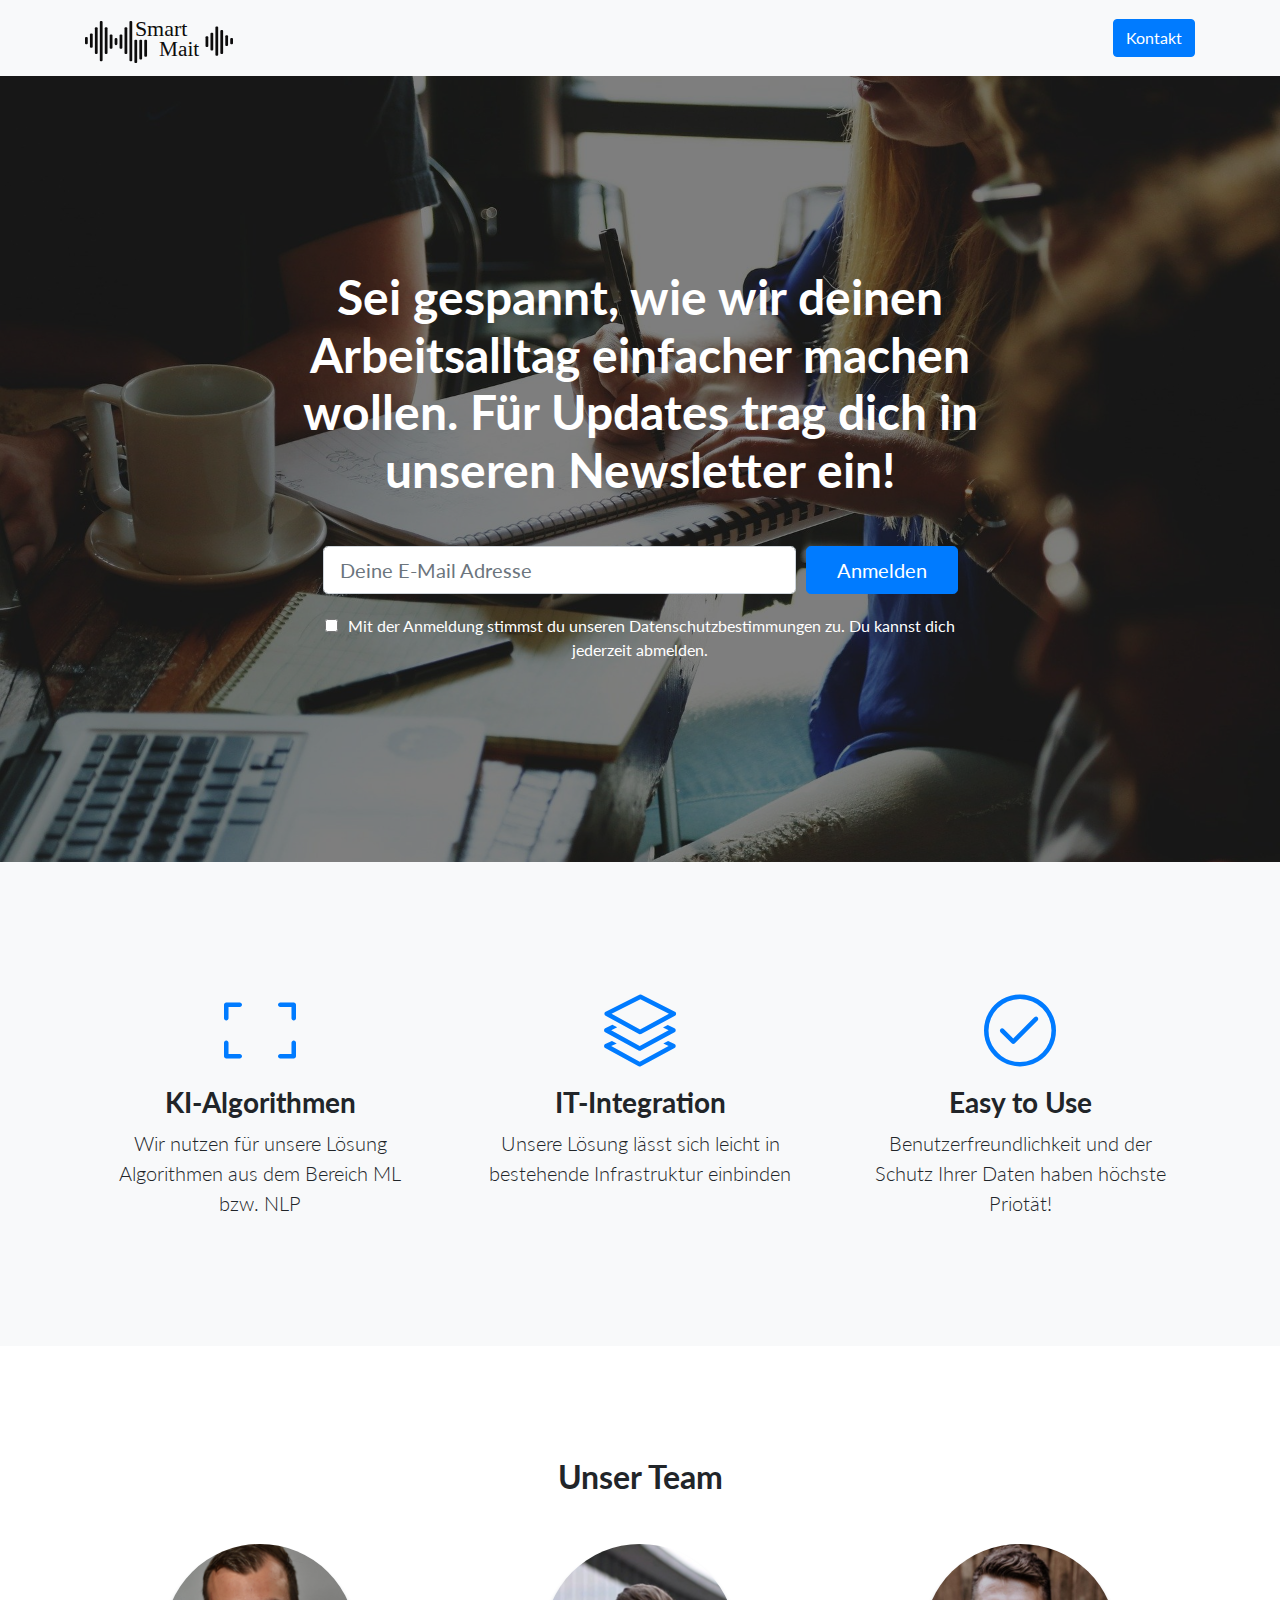
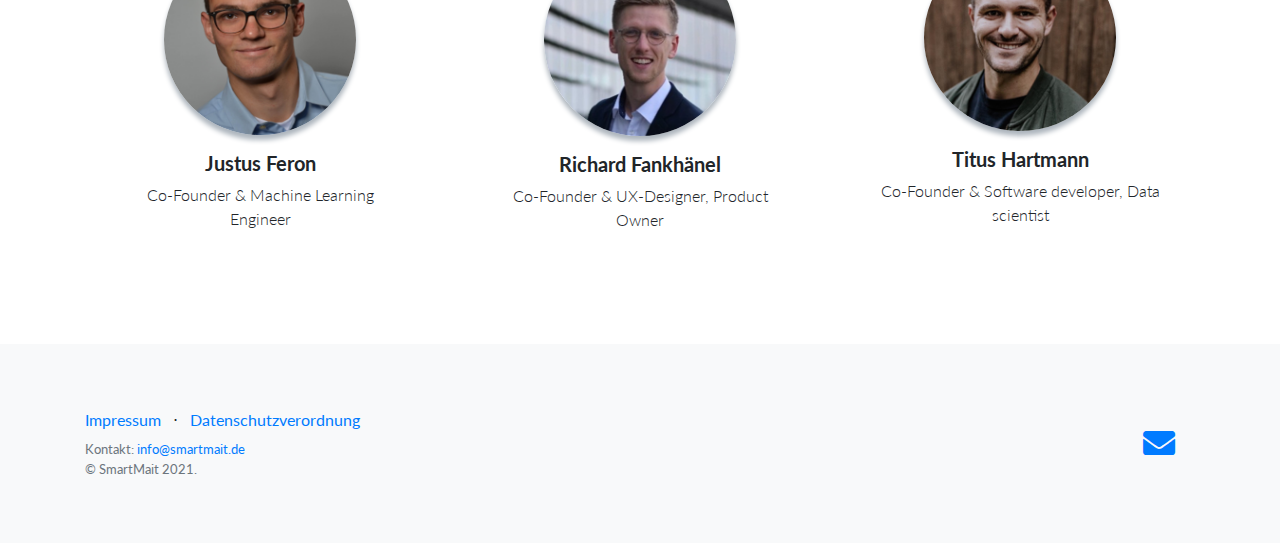
==== commit 70bbdab7: "New Datenschutz, Positionsbeschreibung" ====
--- a/index.html
+++ b/index.html
@@ -194,7 +194,7 @@
               </div>
               <h3>KI-Algorithmen</h3>
               <p class="lead mb-0">
-                Algorithmen aus dem Bereich ML bzw. NLP treiben unsere Anwendung an!
+                Wir nutzen für unsere Lösung Algorithmen aus dem Bereich ML bzw. NLP
               </p>
             </div>
           </div>
@@ -205,7 +205,7 @@
               </div>
               <h3>IT-Integration</h3>
               <p class="lead mb-0">
-                Unsere Lösung lässt sich leicht in Ihre bestehende Infrastruktur einbinden!
+                Unsere Lösung lässt sich leicht in bestehende Infrastruktur einbinden
               </p>
             </div>
           </div>
@@ -216,7 +216,7 @@
               </div>
               <h3>Easy to Use</h3>
               <p class="lead mb-0">
-                Benutzerfreundlichkeit und Datenschutz haben höchste Priotät!
+                Benutzerfreundlichkeit und der Schutz Ihrer Daten haben höchste Priotät!
               </p>
             </div>
           </div>
@@ -255,7 +255,7 @@
     <!-- Testimonials -->
     <section class="testimonials text-center">
       <div class="container">
-        <h2 class="mb-5">Unser Team...</h2>
+        <h2 class="mb-5">Unser Team</h2>
         <div class="row">
           <div class="col-lg-4">
             <div class="testimonial-item mx-auto mb-5 mb-lg-0">
@@ -264,7 +264,7 @@
                 src="img/Bild1.png"
                 alt=""
               />
-              <h5>Justus</h5>
+              <h5>Justus Feron</h5>
               <p class="font-weight-light mb-0">
                 Co-Founder & Machine Learning Engineer
               </p>
@@ -277,9 +277,9 @@
                 src="img/Bild2.png"
                 alt=""
               />
-              <h5>Richard</h5>
+              <h5>Richard Fankhänel</h5>
               <p class="font-weight-light mb-0">
-                Co-Founder & UX-Designer, Ansprechparnter für Kundenkontakt
+                Co-Founder & UX-Designer, Product Owner
               </p>
             </div>
           </div>
@@ -290,7 +290,7 @@
                 src="img/Bild3.png"
                 alt=""
               />
-              <h5>Titus</h5>
+              <h5>Titus Hartmann</h5>
               <p class="font-weight-light mb-0">
                 Co-Founder & Software developer, Data scientist
               </p>
@@ -351,7 +351,7 @@
             <p class="text-muted small mb-4 mb-lg-0">
               Kontakt: <a href="mailto:info@smartmait.de">info@smartmait.de</a
               ><br />
-              &copy; SmartMait 2020.
+              &copy; SmartMait 2021.
             </p>
           </div>
           <div class="col-lg-6 h-100 text-center text-lg-right my-auto">
